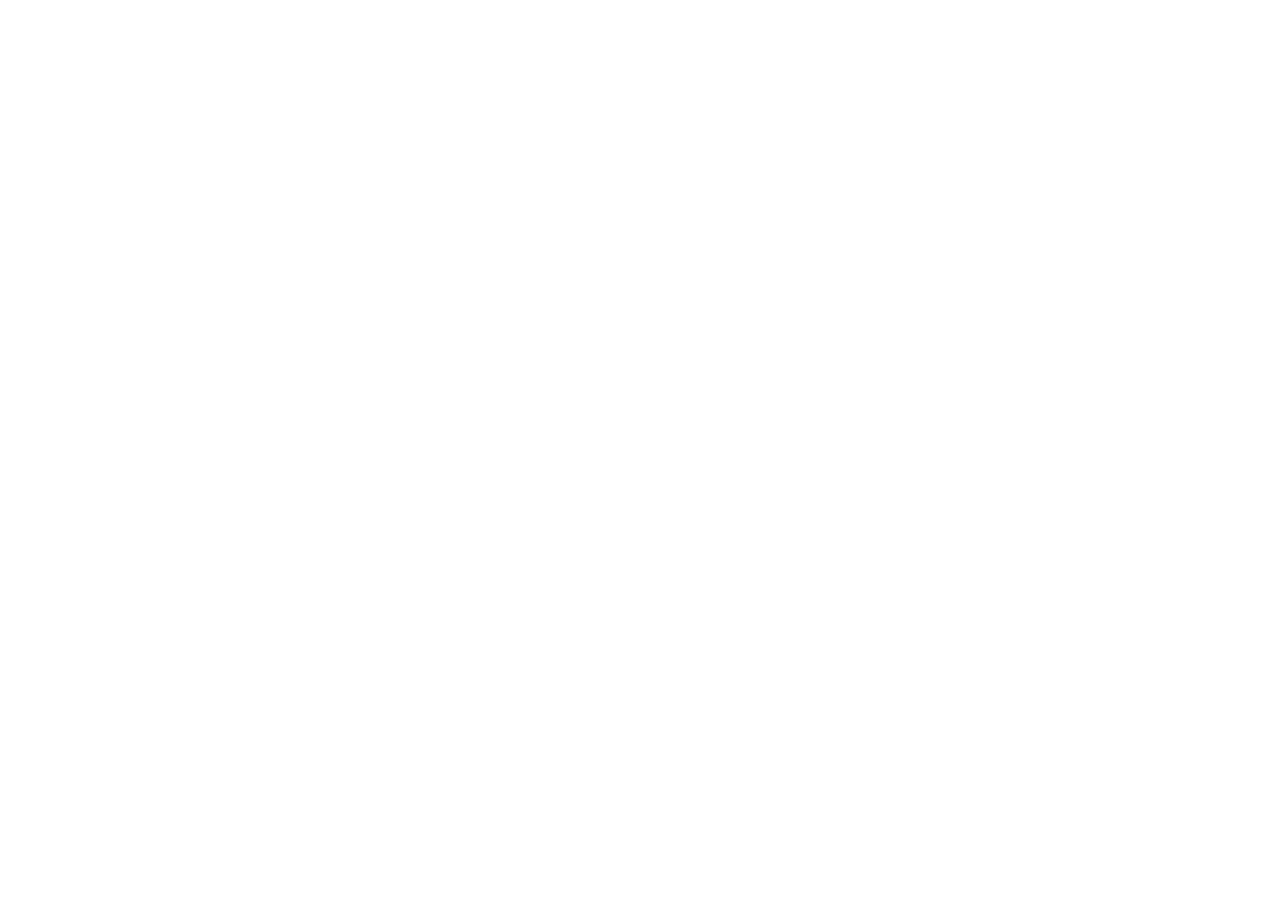
==== index.html @ f3fccf86 "initial commit" ====
<!DOCTYPE html>
<html lang="en">
<head>
  <meta charset="utf-8">
  <title>Untitled</title>
  <link rel="stylesheet" type="text/css" href="http://cdnjs.cloudflare.com/ajax/libs/twitter-bootstrap/3.1.1/css/bootstrap.min.css">
  <link rel="stylesheet" type="text/css" href="main.css">
</head>
<body>
	
	<script src="http://cdnjs.cloudflare.com/ajax/libs/jquery/2.0.3/jquery.min.js"></script>
	<script src="main.js"></script>

</body>
</html>
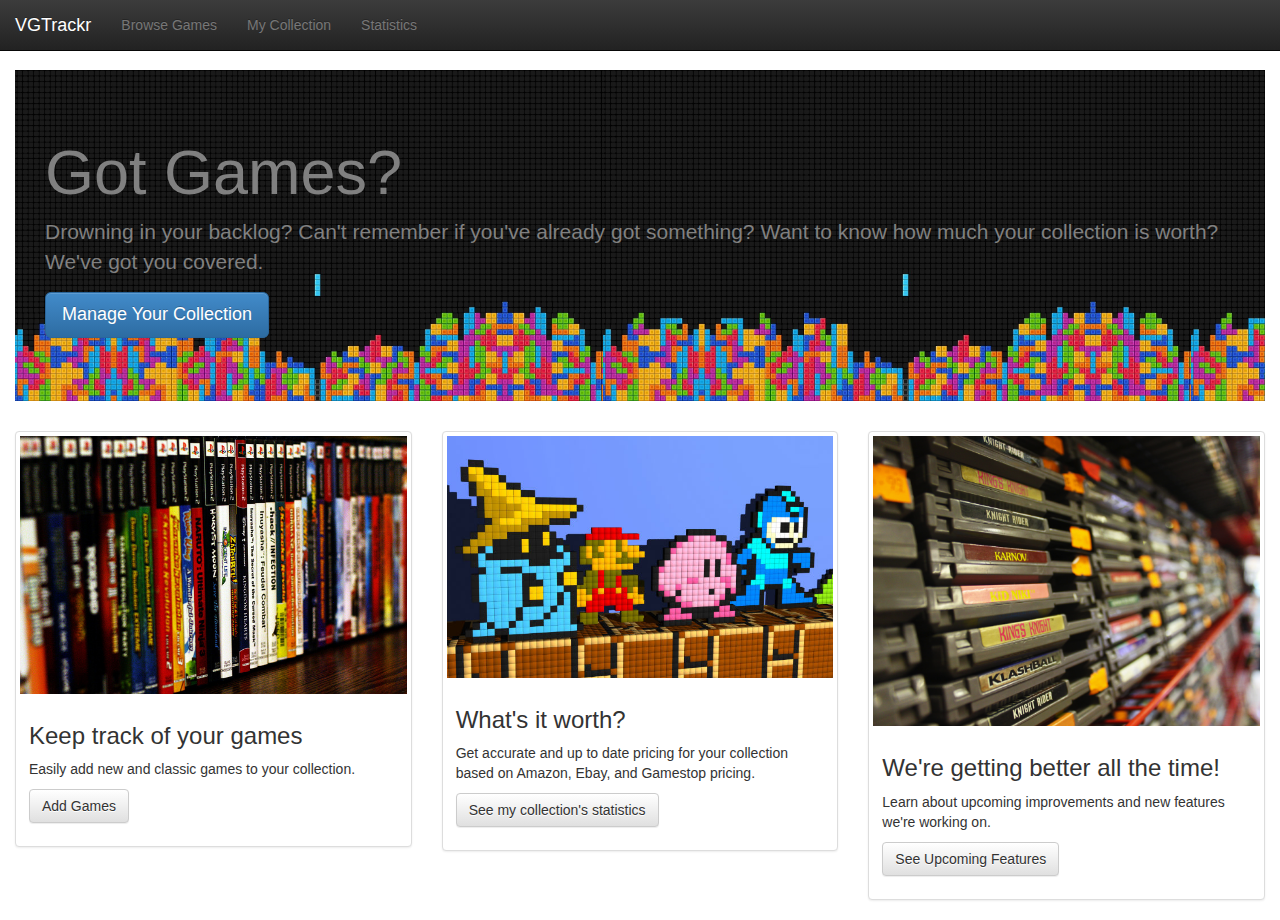
==== commit 7b0e97d4: "Styled most of homepage, working on dumummy data now" ====
--- a/index.html
+++ b/index.html
@@ -2,13 +2,76 @@
 <html lang="en">
 <head>
   <meta charset="utf-8">
-  <title>Untitled</title>
-  <link rel="stylesheet" type="text/css" href="http://cdnjs.cloudflare.com/ajax/libs/twitter-bootstrap/3.1.1/css/bootstrap.min.css">
+  <title>VGTrackr</title>
+  <link rel="stylesheet" type="text/css" href="bootstrap/css/bootstrap.min.css">
+  <link rel="stylesheet" type="text/css" href="bootstrap/css/bootstrap-theme.css">
   <link rel="stylesheet" type="text/css" href="main.css">
 </head>
 <body>
-	
+ <nav class="navbar navbar-inverse navbar-fixed-top" role="navigation">
+  <div class="container-fluid">
+    <div class="navbar-header">
+      <button type="button" class="navbar-toggle collapsed" data-toggle="collapse" data-target="#bs-example-navbar-collapse-1">
+        <span class="sr-only">Toggle navigation</span>
+        <span class="icon-bar"></span>
+        <span class="icon-bar"></span>
+        <span class="icon-bar"></span>
+      </button>
+      <a class="navbar-brand" href="#">VGTrackr</a>
+    </div>
+    <div class="collapse navbar-collapse" id="bs-example-navbar-collapse-1">
+      <ul class="nav navbar-nav">
+        <li><a href="browse.html">Browse Games</a></li>
+        <li><a href="#">My Collection</a></li>
+        <li><a href="#">Statistics</a></li>
+      </ul>
+    </div>
+  </div>
+</nav>
+<div class="container-fluid">
+	<div class="jumbotron">
+		<h1>Got Games?</h1>
+		<p>Drowning in your backlog?  Can't remember if you've already got something?  Want to know how much your collection is worth?  We've got you covered.</p>
+		<p><a href="#" class="btn btn-primary btn-lg" role="button">Manage Your Collection</a></p>
+	</div>
+</div>
+<div class="container-fluid">
+	<div class="row">
+	  <div class="col-sm-6 col-md-4">
+	    <div class="thumbnail">
+	      <img src="img/collection1.jpg" alt="...">
+	      <div class="caption">
+	        <h3>Keep track of your games</h3>
+	        <p>Easily add new and classic games to your collection.  </p>
+	        <p><a href="#" class="btn btn-default" role="button">Add Games</a></p>
+	      </div>
+	    </div>
+	  </div>
+	   <div class="col-sm-6 col-md-4">
+	    <div class="thumbnail">
+	      <img src="img/perlerbeads.jpg" alt="...">
+	      <div class="caption">
+	        <h3>What's it worth?</h3>
+	        <p>Get accurate and up to date pricing for your collection based on Amazon, Ebay, and Gamestop pricing.</p>
+	        <p><a href="#" class="btn btn-default" role="button">See my collection's statistics</a></p>
+	      </div>
+	    </div>
+	  </div>
+	   <div class="col-sm-6 col-md-4">
+	    <div class="thumbnail">
+	      <img src="img/nesgames.png" alt="...">
+	      <div class="caption">
+	        <h3>We're getting better all the time!</h3>
+	        <p>Learn about upcoming improvements and new features we're working on.</p>
+	        <p><a href="#" class="btn btn-default" role="button">See Upcoming Features</a></p>
+	      </div>
+	    </div>
+	  </div>
+	</div>
+</div>
+
 	<script src="http://cdnjs.cloudflare.com/ajax/libs/jquery/2.0.3/jquery.min.js"></script>
+	<script src="bootstrap/js/bootstrap.min.js"></script>
 	<script src="main.js"></script>
 
 </body>
--- a/main.css
+++ b/main.css
@@ -0,0 +1,13 @@
+body {
+	padding-top:70px;
+
+}
+
+.jumbotron {
+	background: url('img/tetris.jpg');
+	background-size: contain;
+}
+
+.jumbotron h1, .jumbotron p {
+	color: #808080;
+}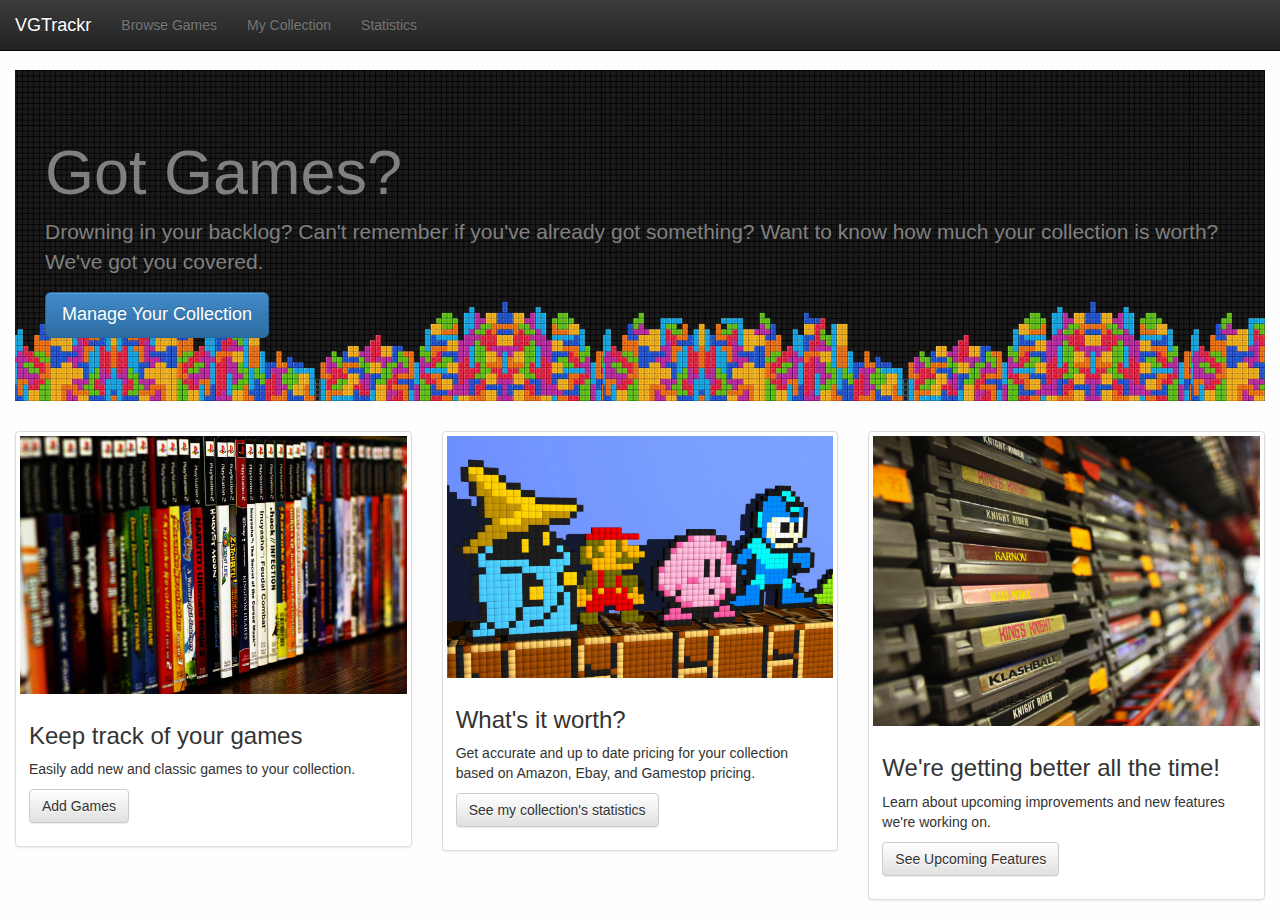
==== commit 5d2e6f15: "Got most of the stats working, starting to implement pie charts" ====
--- a/index.html
+++ b/index.html
@@ -5,6 +5,7 @@
   <title>VGTrackr</title>
   <link rel="stylesheet" type="text/css" href="bootstrap/css/bootstrap.min.css">
   <link rel="stylesheet" type="text/css" href="bootstrap/css/bootstrap-theme.css">
+  <link rel="stylesheet" type="text/css" href="lib/sweet-alert.css">
   <link rel="stylesheet" type="text/css" href="main.css">
 </head>
 <body>
@@ -17,22 +18,23 @@
         <span class="icon-bar"></span>
         <span class="icon-bar"></span>
       </button>
-      <a class="navbar-brand" href="#">VGTrackr</a>
+      <a class="navbar-brand" href="index.html">VGTrackr</a>
     </div>
     <div class="collapse navbar-collapse" id="bs-example-navbar-collapse-1">
       <ul class="nav navbar-nav">
         <li><a href="browse.html">Browse Games</a></li>
-        <li><a href="#">My Collection</a></li>
-        <li><a href="#">Statistics</a></li>
+        <li><a href="collection.html">My Collection</a></li>
+        <li><a href="stats.html">Statistics</a></li>
       </ul>
     </div>
   </div>
 </nav>
+<div class="padding20px"></div>
 <div class="container-fluid">
 	<div class="jumbotron">
 		<h1>Got Games?</h1>
 		<p>Drowning in your backlog?  Can't remember if you've already got something?  Want to know how much your collection is worth?  We've got you covered.</p>
-		<p><a href="#" class="btn btn-primary btn-lg" role="button">Manage Your Collection</a></p>
+		<p><a href="collection.html" class="btn btn-primary btn-lg" role="button">Manage Your Collection</a></p>
 	</div>
 </div>
 <div class="container-fluid">
@@ -43,7 +45,7 @@
 	      <div class="caption">
 	        <h3>Keep track of your games</h3>
 	        <p>Easily add new and classic games to your collection.  </p>
-	        <p><a href="#" class="btn btn-default" role="button">Add Games</a></p>
+	        <p><a href="browse.html" class="btn btn-default" role="button">Add Games</a></p>
 	      </div>
 	    </div>
 	  </div>
@@ -53,7 +55,7 @@
 	      <div class="caption">
 	        <h3>What's it worth?</h3>
 	        <p>Get accurate and up to date pricing for your collection based on Amazon, Ebay, and Gamestop pricing.</p>
-	        <p><a href="#" class="btn btn-default" role="button">See my collection's statistics</a></p>
+	        <p><a href="stats.html" class="btn btn-default" role="button">See my collection's statistics</a></p>
 	      </div>
 	    </div>
 	  </div>
@@ -69,9 +71,31 @@
 	  </div>
 	</div>
 </div>
-
+<!-- Easter Egg! -->
+<div class="container">
+<div class="modal fade" id="easteregg" tabindex="-1" role="dialog" aria-labelledby="myModalLabel" aria-hidden="true">
+  <div class="modal-dialog">
+    <div class="modal-content">
+      <div class="modal-header">
+        <button type="button" class="close" data-dismiss="modal"><span aria-hidden="true">&times;</span><span class="sr-only">Close</span></button>
+        <h4 class="modal-title" id="myModalLabel">w00t!  You remembered the Konami Code!</h4>
+      </div>
+      <div class="modal-body">
+ 		<p class="modaltext">Yay for you!  Please enjoy this fabulous video.</p>
+ 		<iframe width="420" height="315" src="http://www.youtube.com/embed/9W-VGUOiVDc?rel=0&enablejsapi=1" frameborder="0" allowfullscreen></iframe>
+ 		<p class="modaltext">Seriously though, Don Hertzfeldt is mega awesome and you should definitely watch more of his stuff.</p>
+      </div>
+      <div class="modal-footer">
+        <button type="button" class="btn btn-default" data-dismiss="modal">Close</button>
+      </div>
+    </div>
+  </div>
+</div>
+</div>
 	<script src="http://cdnjs.cloudflare.com/ajax/libs/jquery/2.0.3/jquery.min.js"></script>
 	<script src="bootstrap/js/bootstrap.min.js"></script>
+	<script src="lib/sweet-alert.min.js"></script>
+	<script src="lib/konami.js"></script>
 	<script src="main.js"></script>
 
 </body>
--- a/lib/sweet-alert.css
+++ b/lib/sweet-alert.css
@@ -0,0 +1 @@
+@import url(http://fonts.googleapis.com/css?family=Open+Sans:400,600,700,300);.sweet-overlay{background-color:rgba(0,0,0,0.4);position:fixed;left:0;right:0;top:0;bottom:0;display:none;z-index:1000}.sweet-alert{background-color:white;font-family:'Open Sans', sans-serif;width:478px;padding:17px;border-radius:5px;text-align:center;position:fixed;left:50%;top:50%;margin-left:-256px;margin-top:-200px;overflow:hidden;display:none;z-index:2000}@media all and (max-width: 540px){.sweet-alert{width:auto;margin-left:0;margin-right:0;left:15px;right:15px}}.sweet-alert h2{color:#575757;font-size:30px;text-align:center;font-weight:600;text-transform:none;position:relative}.sweet-alert p{color:#797979;font-size:16px;text-align:center;font-weight:300;position:relative;margin:0;line-height:normal}.sweet-alert button{background-color:#AEDEF4;color:white;border:none;box-shadow:none;font-size:17px;font-weight:500;border-radius:5px;padding:10px 32px;margin:26px 5px 0 5px;cursor:pointer}.sweet-alert button:focus{outline:none}.sweet-alert button:hover{background-color:#a1d9f2}.sweet-alert button:active{background-color:#81ccee}.sweet-alert button.cancel{background-color:#D0D0D0}.sweet-alert button.cancel:hover{background-color:#c8c8c8}.sweet-alert button.cancel:active{background-color:#b6b6b6}.sweet-alert .icon{width:80px;height:80px;border:4px solid gray;border-radius:50%;margin:20px auto;position:relative}.sweet-alert .icon.error{border-color:#F27474}.sweet-alert .icon.error .x-mark{position:relative;display:block}.sweet-alert .icon.error .line{position:absolute;height:5px;width:47px;background-color:#F27474;display:block;top:37px;border-radius:2px}.sweet-alert .icon.error .line.left{-webkit-transform:rotate(45deg);transform:rotate(45deg);left:17px}.sweet-alert .icon.error .line.right{-webkit-transform:rotate(-45deg);transform:rotate(-45deg);right:16px}.sweet-alert .icon.warning{border-color:#F8BB86}.sweet-alert .icon.warning .body{position:absolute;width:5px;height:47px;left:50%;top:10px;border-radius:2px;margin-left:-2px;background-color:#F8BB86}.sweet-alert .icon.warning .dot{position:absolute;width:7px;height:7px;border-radius:50%;margin-left:-3px;bottom:10px;background-color:#F8BB86}.sweet-alert .icon.info{border-color:#C9DAE1}.sweet-alert .icon.info::before{content:"";position:absolute;width:5px;height:29px;left:50%;bottom:17px;border-radius:2px;margin-left:-2px;background-color:#C9DAE1}.sweet-alert .icon.info::after{content:"";position:absolute;width:7px;height:7px;border-radius:50%;margin-left:-3px;top:19px;background-color:#C9DAE1}.sweet-alert .icon.success{border-color:#A5DC86}.sweet-alert .icon.success::before,.sweet-alert .icon.success::after{content:'';border-radius:50%;position:absolute;width:60px;height:120px;background:white;transform:rotate(45deg)}.sweet-alert .icon.success::before{border-radius:120px 0 0 120px;top:-7px;left:-33px;-webkit-transform:rotate(-45deg);transform:rotate(-45deg);-webkit-transform-origin:60px 60px;transform-origin:60px 60px}.sweet-alert .icon.success::after{border-radius:0 120px 120px 0;top:-11px;left:30px;-webkit-transform:rotate(-45deg);transform:rotate(-45deg);-webkit-transform-origin:0px 60px;transform-origin:0px 60px}.sweet-alert .icon.success .placeholder{width:80px;height:80px;border:4px solid rgba(165,220,134,0.2);border-radius:50%;position:absolute;left:-4px;top:-4px;z-index:2}.sweet-alert .icon.success .fix{width:5px;height:90px;background-color:white;position:absolute;left:28px;top:8px;z-index:1;-webkit-transform:rotate(-45deg);transform:rotate(-45deg)}.sweet-alert .icon.success .line{height:5px;background-color:#A5DC86;display:block;border-radius:2px;position:absolute;z-index:2}.sweet-alert .icon.success .line.tip{width:25px;left:14px;top:46px;-webkit-transform:rotate(45deg);transform:rotate(45deg)}.sweet-alert .icon.success .line.long{width:47px;right:8px;top:38px;-webkit-transform:rotate(-45deg);transform:rotate(-45deg)}.sweet-alert .icon.custom{background-size:contain;border-radius:0;border:none;background-position:center center;background-repeat:no-repeat}@-webkit-keyframes showSweetAlert{0%{transform:scale(0.7);-webkit-transform:scale(0.7)}45%{transform:scale(1.05);-webkit-transform:scale(1.05)}80%{transform:scale(0.95);-webkit-tranform:scale(0.95)}100%{transform:scale(1);-webkit-transform:scale(1)}}@-moz-keyframes showSweetAlert{0%{transform:scale(0.7);-webkit-transform:scale(0.7)}45%{transform:scale(1.05);-webkit-transform:scale(1.05)}80%{transform:scale(0.95);-webkit-tranform:scale(0.95)}100%{transform:scale(1);-webkit-transform:scale(1)}}@keyframes showSweetAlert{0%{transform:scale(0.7);-webkit-transform:scale(0.7)}45%{transform:scale(1.05);-webkit-transform:scale(1.05)}80%{transform:scale(0.95);-webkit-tranform:scale(0.95)}100%{transform:scale(1);-webkit-transform:scale(1)}}@-webkit-keyframes hideSweetAlert{0%{transform:scale(1);-webkit-transform:scale(1)}100%{transform:scale(0.5);-webkit-transform:scale(0.5)}}@-moz-keyframes hideSweetAlert{0%{transform:scale(1);-webkit-transform:scale(1)}100%{transform:scale(0.5);-webkit-transform:scale(0.5)}}@keyframes hideSweetAlert{0%{transform:scale(1);-webkit-transform:scale(1)}100%{transform:scale(0.5);-webkit-transform:scale(0.5)}}.showSweetAlert{-webkit-animation:showSweetAlert 0.3s;-moz-animation:showSweetAlert 0.3s;animation:showSweetAlert 0.3s}.hideSweetAlert{-webkit-animation:hideSweetAlert 0.2s;-moz-animation:hideSweetAlert 0.2s;animation:hideSweetAlert 0.2s}@-webkit-keyframes animateSuccessTip{0%{width:0;left:1px;top:19px}54%{width:0;left:1px;top:19px}70%{width:50px;left:-8px;top:37px}84%{width:17px;left:21px;top:48px}100%{width:25px;left:14px;top:45px}}@-moz-keyframes animateSuccessTip{0%{width:0;left:1px;top:19px}54%{width:0;left:1px;top:19px}70%{width:50px;left:-8px;top:37px}84%{width:17px;left:21px;top:48px}100%{width:25px;left:14px;top:45px}}@keyframes animateSuccessTip{0%{width:0;left:1px;top:19px}54%{width:0;left:1px;top:19px}70%{width:50px;left:-8px;top:37px}84%{width:17px;left:21px;top:48px}100%{width:25px;left:14px;top:45px}}@-webkit-keyframes animateSuccessLong{0%{width:0;right:46px;top:54px}65%{width:0;right:46px;top:54px}84%{width:55px;right:0px;top:35px}100%{width:47px;right:8px;top:38px}}@-moz-keyframes animateSuccessLong{0%{width:0;right:46px;top:54px}65%{width:0;right:46px;top:54px}84%{width:55px;right:0px;top:35px}100%{width:47px;right:8px;top:38px}}@keyframes animateSuccessLong{0%{width:0;right:46px;top:54px}65%{width:0;right:46px;top:54px}84%{width:55px;right:0px;top:35px}100%{width:47px;right:8px;top:38px}}@-webkit-keyframes rotatePlaceholder{0%{transform:rotate(-45deg);-webkit-transform:rotate(-45deg)}5%{transform:rotate(-45deg);-webkit-transform:rotate(-45deg)}12%{transform:rotate(-405deg);-webkit-transform:rotate(-405deg)}100%{transform:rotate(-405deg);-webkit-transform:rotate(-405deg)}}@-moz-keyframes rotatePlaceholder{0%{transform:rotate(-45deg);-webkit-transform:rotate(-45deg)}5%{transform:rotate(-45deg);-webkit-transform:rotate(-45deg)}12%{transform:rotate(-405deg);-webkit-transform:rotate(-405deg)}100%{transform:rotate(-405deg);-webkit-transform:rotate(-405deg)}}@keyframes rotatePlaceholder{0%{transform:rotate(-45deg);-webkit-transform:rotate(-45deg)}5%{transform:rotate(-45deg);-webkit-transform:rotate(-45deg)}12%{transform:rotate(-405deg);-webkit-transform:rotate(-405deg)}100%{transform:rotate(-405deg);-webkit-transform:rotate(-405deg)}}.animateSuccessTip{-webkit-animation:animateSuccessTip 0.75s;-moz-animation:animateSuccessTip 0.75s;animation:animateSuccessTip 0.75s}.animateSuccessLong{-webkit-animation:animateSuccessLong 0.75s;-moz-animation:animateSuccessLong 0.75s;animation:animateSuccessLong 0.75s}.icon.success.animate::after{-webkit-animation:rotatePlaceholder 4.25s ease-in;-moz-animation:rotatePlaceholder 4.25s ease-in;animation:rotatePlaceholder 4.25s ease-in}@-webkit-keyframes animateErrorIcon{0%{transform:rotateX(100deg);-webkit-transform:rotateX(100deg);opacity:0}100%{transform:rotateX(0deg);-webkit-transform:rotateX(0deg);opacity:1}}@-moz-keyframes animateErrorIcon{0%{transform:rotateX(100deg);-webkit-transform:rotateX(100deg);opacity:0}100%{transform:rotateX(0deg);-webkit-transform:rotateX(0deg);opacity:1}}@keyframes animateErrorIcon{0%{transform:rotateX(100deg);-webkit-transform:rotateX(100deg);opacity:0}100%{transform:rotateX(0deg);-webkit-transform:rotateX(0deg);opacity:1}}.animateErrorIcon{-webkit-animation:animateErrorIcon 0.5s;-moz-animation:animateErrorIcon 0.5s;animation:animateErrorIcon 0.5s}@-webkit-keyframes animateXMark{0%{transform:scale(0.4);-webkit-transform:scale(0.4);margin-top:26px;opacity:0}50%{transform:scale(0.4);-webkit-transform:scale(0.4);margin-top:26px;opacity:0}80%{transform:scale(1.15);-webkit-transform:scale(1.15);margin-top:-6px}100%{transform:scale(1);-webkit-transform:scale(1);margin-top:0;opacity:1}}@-moz-keyframes animateXMark{0%{transform:scale(0.4);-webkit-transform:scale(0.4);margin-top:26px;opacity:0}50%{transform:scale(0.4);-webkit-transform:scale(0.4);margin-top:26px;opacity:0}80%{transform:scale(1.15);-webkit-transform:scale(1.15);margin-top:-6px}100%{transform:scale(1);-webkit-transform:scale(1);margin-top:0;opacity:1}}@keyframes animateXMark{0%{transform:scale(0.4);-webkit-transform:scale(0.4);margin-top:26px;opacity:0}50%{transform:scale(0.4);-webkit-transform:scale(0.4);margin-top:26px;opacity:0}80%{transform:scale(1.15);-webkit-transform:scale(1.15);margin-top:-6px}100%{transform:scale(1);-webkit-transform:scale(1);margin-top:0;opacity:1}}.animateXMark{-webkit-animation:animateXMark 0.5s;-moz-animation:animateXMark 0.5s;animation:animateXMark 0.5s}@-webkit-keyframes pulseWarning{0%{border-color:#F8D486}100%{border-color:#F8BB86}}@-moz-keyframes pulseWarning{0%{border-color:#F8D486}100%{border-color:#F8BB86}}@keyframes pulseWarning{0%{border-color:#F8D486}100%{border-color:#F8BB86}}.pulseWarning{-webkit-animation:pulseWarning 0.75s infinite alternate;-moz-animation:pulseWarning 0.75s infinite alternate;animation:pulseWarning 0.75s infinite alternate}@-webkit-keyframes pulseWarningIns{0%{background-color:#F8D486}100%{background-color:#F8BB86}}@-moz-keyframes pulseWarningIns{0%{background-color:#F8D486}100%{background-color:#F8BB86}}@keyframes pulseWarningIns{0%{background-color:#F8D486}100%{background-color:#F8BB86}}.pulseWarningIns{-webkit-animation:pulseWarningIns 0.75s infinite alternate;-moz-animation:pulseWarningIns 0.75s infinite alternate;animation:pulseWarningIns 0.75s infinite alternate}
--- a/main.css
+++ b/main.css
@@ -1,13 +1,84 @@
 body {
-	padding-top:70px;
+	padding-top:50px;
+	background: #FFFEFF;
 
 }
 
-.jumbotron {
+.jumbotron, .headercont {
 	background: url('img/tetris.jpg');
 	background-size: contain;
 }
 
 .jumbotron h1, .jumbotron p {
 	color: #808080;
-}+}
+
+#loader{
+	position:fixed;
+	top:0;
+	width:100%;
+	background:#FFFEFF;
+	height:100%;
+	text-align:center;
+	margin:0;
+	padding:0;
+	padding-top: 200px;
+	overflow:hidden;
+	z-index: 5;
+}
+
+input {
+	border-radius: 5px;
+}
+
+.page-header {
+	border: none;
+}
+
+.page-header h1{
+	color: #E8E8EE;
+}
+/*bit of a cheaty padding thing*/
+.padding20px {
+	height: 20px;
+}
+
+/*styling for the line through section titles*/
+.titlestrike {
+	height: 1px;
+	background: #777F7F;
+	margin-top: 20px;
+	margin-bottom: 20px;
+	
+}
+/*styling for said section titles*/
+.title {
+	color: #777F7F;
+	font-weight: normal;
+	background: #FFFEFF;
+	position: relative;
+	top: -0.65em;
+	left: 20px;
+	display: inline;
+	padding: 0px 10px;
+}
+
+.stattext {
+	text-align: center;
+	border: 1px dashed #777F7F;
+	margin: 10px;
+	border-radius: 7px;
+	box-shadow: 3px 3px 3px #e0e0e0;
+	background: #D3D3D3;
+}
+
+.graphtastic {
+	padding:20px;
+}
+
+.graphtext {
+	text-align: center;
+	vertical-align: middle;
+}
+
+
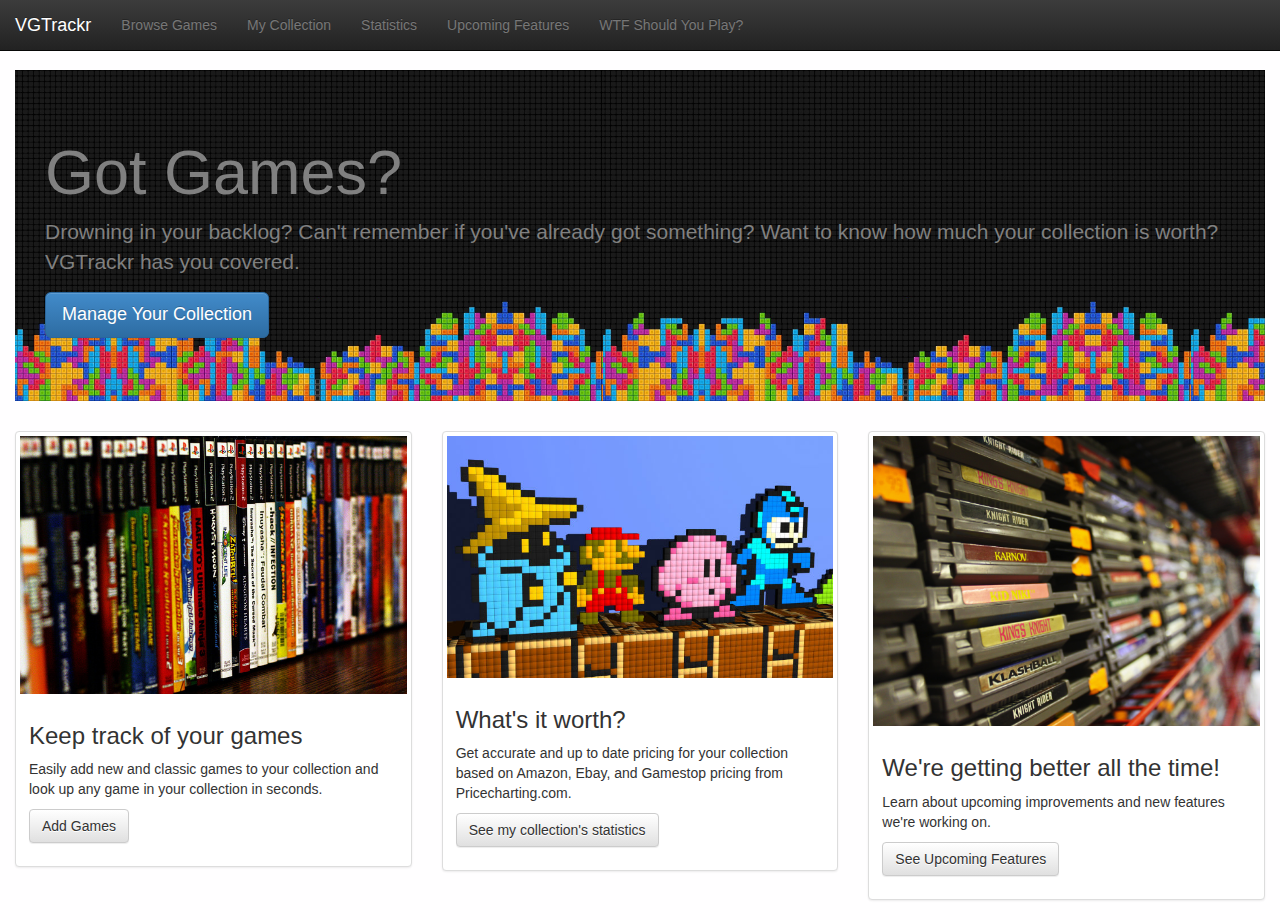
==== commit 479d4ac8: "Everything is WORKING.  Just need some last styling tweaks before presenting tomorrow." ====
--- a/index.html
+++ b/index.html
@@ -25,6 +25,8 @@
         <li><a href="browse.html">Browse Games</a></li>
         <li><a href="collection.html">My Collection</a></li>
         <li><a href="stats.html">Statistics</a></li>
+        <li><a href="newstuff.html">Upcoming Features</a></li>
+        <li><a href="WTFmachine.html">WTF Should You Play?</a></li>
       </ul>
     </div>
   </div>
@@ -33,7 +35,7 @@
 <div class="container-fluid">
 	<div class="jumbotron">
 		<h1>Got Games?</h1>
-		<p>Drowning in your backlog?  Can't remember if you've already got something?  Want to know how much your collection is worth?  We've got you covered.</p>
+		<p>Drowning in your backlog?  Can't remember if you've already got something?  Want to know how much your collection is worth?  VGTrackr has you covered.</p>
 		<p><a href="collection.html" class="btn btn-primary btn-lg" role="button">Manage Your Collection</a></p>
 	</div>
 </div>
@@ -44,7 +46,7 @@
 	      <img src="img/collection1.jpg" alt="...">
 	      <div class="caption">
 	        <h3>Keep track of your games</h3>
-	        <p>Easily add new and classic games to your collection.  </p>
+	        <p>Easily add new and classic games to your collection and look up any game in your collection in seconds.</p>
 	        <p><a href="browse.html" class="btn btn-default" role="button">Add Games</a></p>
 	      </div>
 	    </div>
@@ -54,7 +56,7 @@
 	      <img src="img/perlerbeads.jpg" alt="...">
 	      <div class="caption">
 	        <h3>What's it worth?</h3>
-	        <p>Get accurate and up to date pricing for your collection based on Amazon, Ebay, and Gamestop pricing.</p>
+	        <p>Get accurate and up to date pricing for your collection based on Amazon, Ebay, and Gamestop pricing from Pricecharting.com.</p>
 	        <p><a href="stats.html" class="btn btn-default" role="button">See my collection's statistics</a></p>
 	      </div>
 	    </div>
@@ -65,7 +67,7 @@
 	      <div class="caption">
 	        <h3>We're getting better all the time!</h3>
 	        <p>Learn about upcoming improvements and new features we're working on.</p>
-	        <p><a href="#" class="btn btn-default" role="button">See Upcoming Features</a></p>
+	        <p><a href="newstuff.html" class="btn btn-default" role="button">See Upcoming Features</a></p>
 	      </div>
 	    </div>
 	  </div>
--- a/main.css
+++ b/main.css
@@ -12,7 +12,7 @@
 .jumbotron h1, .jumbotron p {
 	color: #808080;
 }
-
+/* styling for loading screen on browse and collection pages*/
 #loader{
 	position:fixed;
 	top:0;
@@ -62,7 +62,7 @@
 	display: inline;
 	padding: 0px 10px;
 }
-
+/* styling for most stuff on the stats page */
 .stattext {
 	text-align: center;
 	border: 1px dashed #777F7F;
@@ -81,4 +81,25 @@
 	vertical-align: middle;
 }
 
-
+canvas {
+    padding-left: 0;
+    padding-right: 0;
+    margin-left: auto;
+    margin-right: auto;
+    display: block;
+    width: 300px;
+}
+/* styling for upcoming features page*/
+.about {
+	padding: 20px;
+}
+/* center img on WTF machine page*/
+#slotimg {
+	padding-top: 5px;
+	padding-bottom: 5px;
+	padding-left: 0;
+    padding-right: 0;
+    margin-left: auto;
+    margin-right: auto;
+    display: block;
+}
